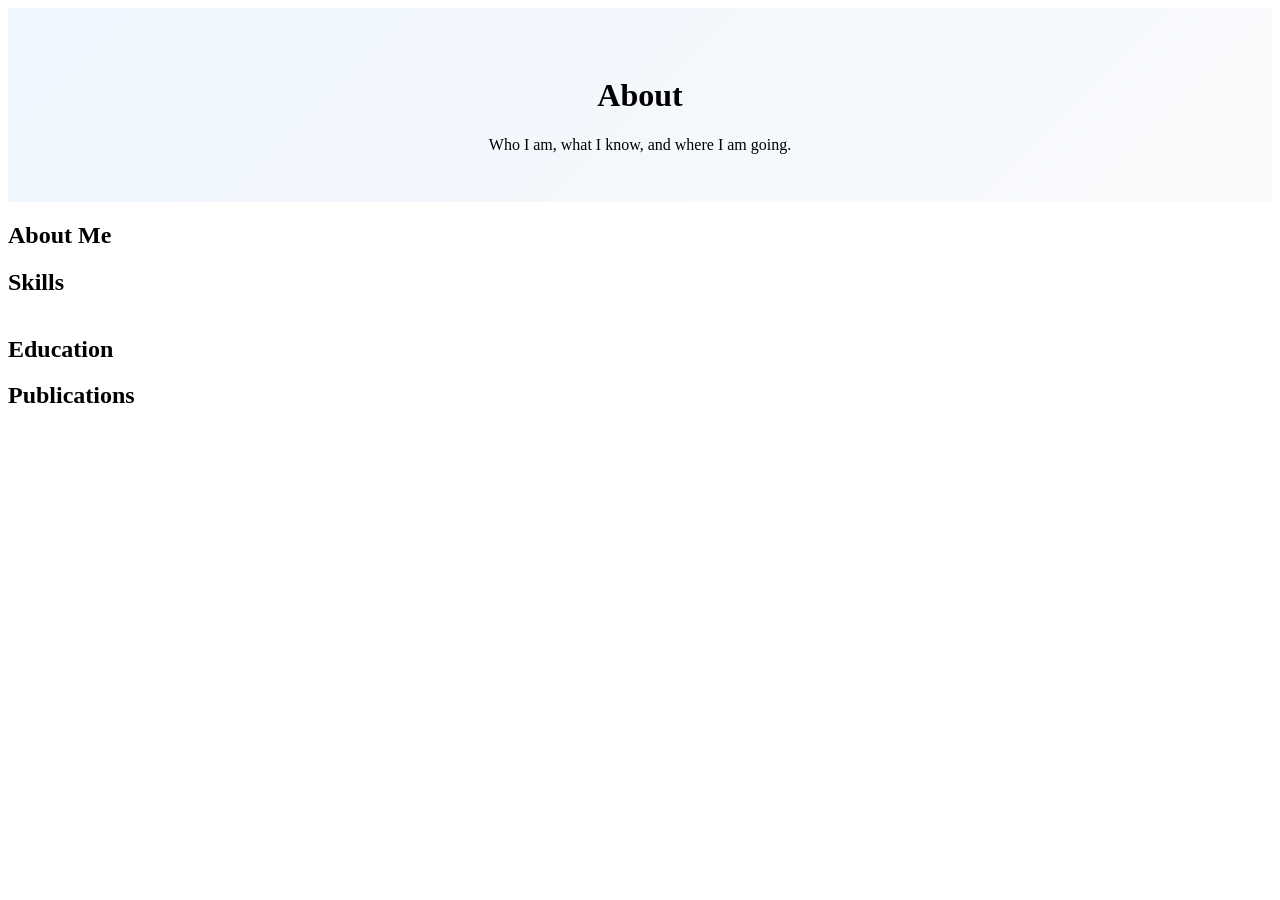
==== about.html @ 6ea2ff3b "Structure Changes of files" ====
<!DOCTYPE html>
<html lang="en">
<head>
  <meta charset="UTF-8">
  <meta name="viewport" content="width=device-width, initial-scale=1.0">
  <title>About | Nur e Muddassir Tanim</title>
  <meta name="description" content="About Nur e Muddassir Tanim: background, skills, education, publications and experience">
  <link rel="preconnect" href="https://fonts.googleapis.com">
  <link rel="preconnect" href="https://fonts.gstatic.com" crossorigin>
  <link href="https://fonts.googleapis.com/css2?family=Inter:wght@400;500;600&family=Merriweather:wght@700&display=swap" rel="stylesheet">
  <link rel="stylesheet" href="css/style.css">
</head>
<body>
  <div id="site-nav"></div>

  <div class="page-banner">
    <h1>About</h1>
    <p>Who I am, what I know, and where I am going.</p>
  </div>

  <main>
    <section id="about-me">
      <h2>About Me</h2>
      <p id="about-text"></p>
    </section>

    <section id="skills">
      <h2>Skills</h2>
      <ul id="skill-list" class="tags"></ul>
    </section>

    <section id="education">
      <h2>Education</h2>
      <ul id="education-list"></ul>
    </section>

    <section id="publications">
      <h2>Publications</h2>
      <ul id="publication-list"></ul>
    </section>
  </main>

  <div id="site-footer"></div>

  <script src="js/data.js"></script>
  <script src="js/layout.js"></script>
  <script src="js/about.js"></script>
</body>
</html>
---- css/style.css ----
/* ---------- Extra colors ---------- */
:root {
  --badge-bg: #dbeafe;
  --badge-text: #1e40af;
}

/* ---------- Menu: current page ---------- */
.nav-links a[aria-current="page"] {
  color: var(--accent);
  border-bottom: 2px solid var(--accent);
}

/* ---------- Home: hero ---------- */
.hero {
  display: flex;
  flex-wrap: wrap;
  align-items: center;
  gap: 2rem;
}

.hero h1 {
  font-size: clamp(2rem, 6vw, 3rem);
}

.hero-text {
  flex: 1 1 18rem;
}

#hero-photo {
  width: 10rem;
  height: 10rem;
  flex-shrink: 0;
  border-radius: 50%;
  border: 4px solid var(--border);
  overflow: hidden;
}

#hero-photo img {
  width: 100%;
  height: 100%;
  object-fit: cover;
  display: block;
}

#hero-photo.initials {
  display: flex;
  align-items: center;
  justify-content: center;
  background: var(--badge-bg);
  color: var(--badge-text);
  font-family: var(--font-heading);
  font-size: 3rem;
}

#focus {
  font-weight: 500;
}

/* ---------- Tags (interests, skills) ---------- */
.tags {
  list-style: none;
  padding: 0;
  margin: 0 0 1rem;
  display: flex;
  flex-wrap: wrap;
  gap: 0.5rem;
}

.tags li {
  background: var(--bg-soft);
  border: 1px solid var(--border);
  border-radius: 999px;
  padding: 0.25rem 0.9rem;
  font-size: 0.9rem;
}

/* ---------- Buttons ---------- */
.hero-buttons {
  display: flex;
  flex-wrap: wrap;
  gap: 0.75rem;
  margin-top: 1.5rem;
}

.button {
  display: inline-block;
  background: var(--accent);
  color: #ffffff;
  border: 2px solid var(--accent);
  border-radius: var(--radius);
  padding: 0.6rem 1.25rem;
  font-weight: 500;
  text-decoration: none;
}

.button:hover {
  background: var(--accent-dark);
  border-color: var(--accent-dark);
  color: #ffffff;
}

/* ---------- Inner page banner ---------- */
.page-banner {
  background: linear-gradient(135deg, #eff6ff, #f9fafb);
  border-bottom: 1px solid var(--border);
  text-align: center;
  padding: 3rem 1.25rem;
}

.page-banner h1 {
  font-size: 2rem;
}

.page-banner p {
  color: var(--text-muted);
  max-width: 60ch;
  margin: 0 auto;
}

.section-intro {
  color: var(--text-muted);
  margin-bottom: 1.5rem;
}

/* ---------- Home: Explore My Work cards ---------- */
.explore-grid {
  display: grid;
  grid-template-columns: repeat(auto-fit, minmax(200px, 1fr));
  gap: 1rem;
}

.explore-card {
  display: block;
  background: var(--bg-soft);
  border: 1px solid var(--border);
  border-radius: var(--radius);
  padding: 1.25rem;
  text-decoration: none;
  color: var(--text);
  transition: box-shadow 0.2s ease, border-color 0.2s ease;
}

.explore-card:hover {
  color: var(--text);
  border-color: var(--accent);
  box-shadow: 0 10px 20px rgba(0, 0, 0, 0.08);
}

.explore-card h3 {
  font-size: 1.1rem;
}

.explore-card p {
  color: var(--text-muted);
  font-size: 0.95rem;
}

.explore-card .arrow {
  color: var(--accent);
  font-weight: 500;
  font-size: 0.9rem;
}

/* ---------- Projects page: card grid ---------- */
.project-grid {
  display: grid;
  grid-template-columns: repeat(auto-fit, minmax(220px, 1fr));
  gap: 1.5rem;
}

.project-card {
  display: flex;
  flex-direction: column;
  background: var(--bg);
  border: 1px solid var(--border);
  border-radius: var(--radius);
  box-shadow: 0 1px 2px rgba(0, 0, 0, 0.05);
  overflow: hidden;
  transition: box-shadow 0.2s ease;
}

.project-card:hover {
  box-shadow: 0 10px 20px rgba(0, 0, 0, 0.12);
}

.project-cover {
  height: 9rem;
  background: linear-gradient(135deg, #dbeafe, #f3e8ff);
}

.project-cover img {
  width: 100%;
  height: 100%;
  object-fit: cover;
  display: block;
}

.project-body {
  display: flex;
  flex-direction: column;
  flex: 1;
  padding: 1.25rem;
}

.project-body h3 {
  font-size: 1.1rem;
}

.project-footer {
  margin-top: auto;
  padding-top: 0.75rem;
  display: flex;
  justify-content: space-between;
  align-items: center;
  gap: 0.5rem;
}

.badge {
  background: var(--badge-bg);
  color: var(--badge-text);
  border-radius: 999px;
  padding: 0.15rem 0.7rem;
  font-size: 0.8rem;
  font-weight: 500;
}

.learn-more {
  font-size: 0.9rem;
  font-weight: 500;
  text-decoration: none;
}

.learn-more:hover {
  text-decoration: underline;
}

/* ---------- About page: lists ---------- */
#publication-list,
#experience-list {
  list-style: none;
  padding: 0;
  margin: 0;
}

.meta {
  color: var(--text-muted);
  font-size: 0.875rem;
}

.empty {
  color: var(--text-muted);
}
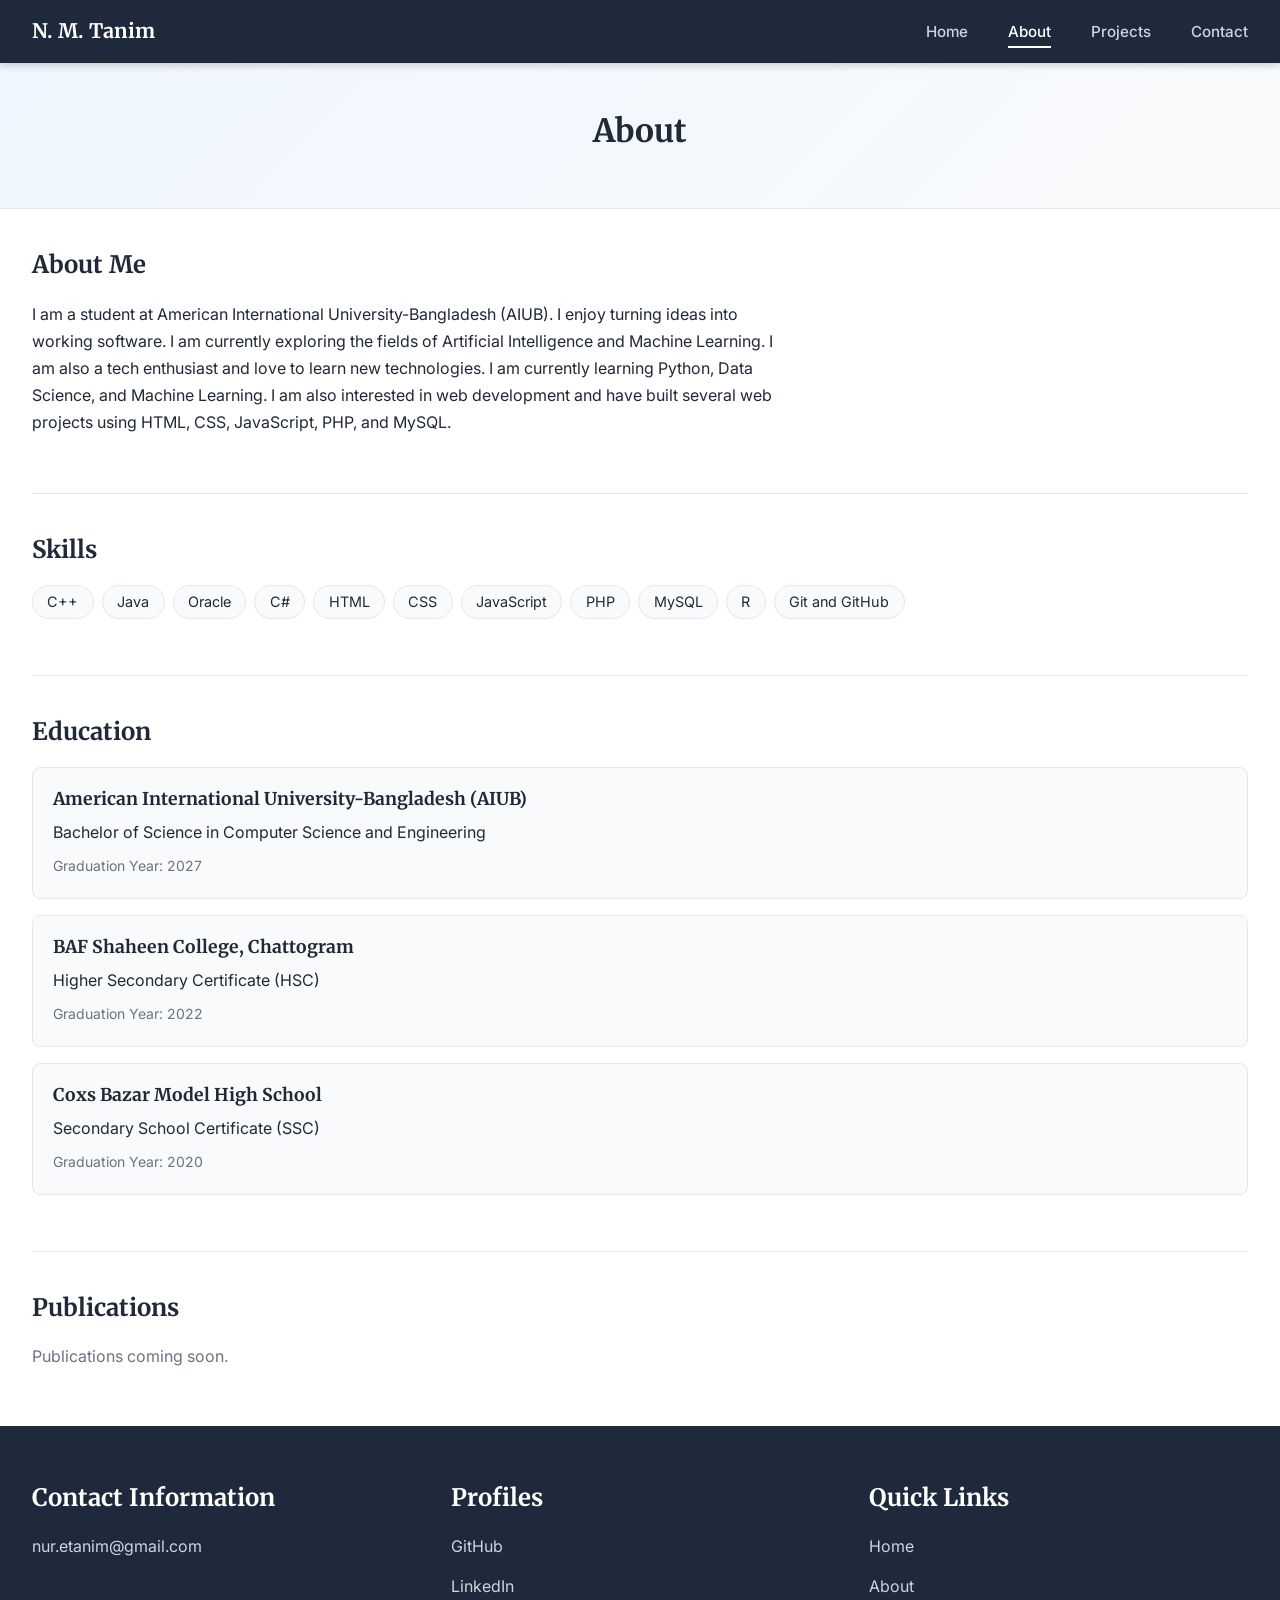
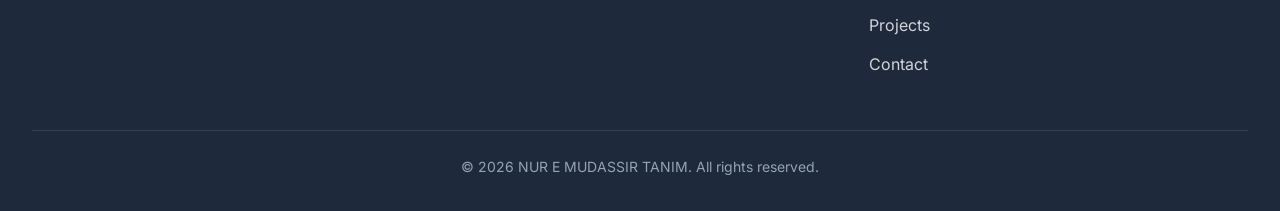
==== commit bea2fe07: "feat:about Details Changed" ====
--- a/about.html
+++ b/about.html
@@ -1,49 +1,54 @@
-<!DOCTYPE html>
+<!doctype html>
 <html lang="en">
-<head>
-  <meta charset="UTF-8">
-  <meta name="viewport" content="width=device-width, initial-scale=1.0">
-  <title>About | Nur e Muddassir Tanim</title>
-  <meta name="description" content="About Nur e Muddassir Tanim: background, skills, education, publications and experience">
-  <link rel="preconnect" href="https://fonts.googleapis.com">
-  <link rel="preconnect" href="https://fonts.gstatic.com" crossorigin>
-  <link href="https://fonts.googleapis.com/css2?family=Inter:wght@400;500;600&family=Merriweather:wght@700&display=swap" rel="stylesheet">
-  <link rel="stylesheet" href="css/style.css">
-</head>
-<body>
-  <div id="site-nav"></div>
+  <head>
+    <meta charset="UTF-8" />
+    <meta name="viewport" content="width=device-width, initial-scale=1.0" />
+    <title>About | Nur e Muddassir Tanim</title>
+    <meta
+      name="description"
+      content="About Nur e Muddassir Tanim: background, skills, education, publications and experience"
+    />
+    <link rel="preconnect" href="https://fonts.googleapis.com" />
+    <link rel="preconnect" href="https://fonts.gstatic.com" crossorigin />
+    <link
+      href="https://fonts.googleapis.com/css2?family=Inter:wght@400;500;600&family=Merriweather:wght@700&display=swap"
+      rel="stylesheet"
+    />
+    <link rel="stylesheet" href="css/style.css" />
+  </head>
+  <body>
+    <div id="site-nav"></div>
 
-  <div class="page-banner">
-    <h1>About</h1>
-    <p>Who I am, what I know, and where I am going.</p>
-  </div>
+    <div class="page-banner">
+      <h1>About</h1>
+    </div>
 
-  <main>
-    <section id="about-me">
-      <h2>About Me</h2>
-      <p id="about-text"></p>
-    </section>
+    <main>
+      <section id="about-me">
+        <h2>About Me</h2>
+        <p id="about-text"></p>
+      </section>
 
-    <section id="skills">
-      <h2>Skills</h2>
-      <ul id="skill-list" class="tags"></ul>
-    </section>
+      <section id="skills">
+        <h2>Skills</h2>
+        <ul id="skill-list" class="tags"></ul>
+      </section>
 
-    <section id="education">
-      <h2>Education</h2>
-      <ul id="education-list"></ul>
-    </section>
+      <section id="education">
+        <h2>Education</h2>
+        <ul id="education-list"></ul>
+      </section>
 
-    <section id="publications">
-      <h2>Publications</h2>
-      <ul id="publication-list"></ul>
-    </section>
-  </main>
+      <section id="publications">
+        <h2>Publications</h2>
+        <ul id="publication-list"></ul>
+      </section>
+    </main>
 
-  <div id="site-footer"></div>
+    <div id="site-footer"></div>
 
-  <script src="js/data.js"></script>
-  <script src="js/layout.js"></script>
-  <script src="js/about.js"></script>
-</body>
-</html>+    <script src="js/data.js"></script>
+    <script src="js/layout.js"></script>
+    <script src="js/about.js"></script>
+  </body>
+</html>
--- a/css/style.css
+++ b/css/style.css
@@ -1,38 +1,180 @@
-/* ---------- Extra colors ---------- */
+/* ============ 1. Design settings (change the look here) ============ */
 :root {
+  --bg: #ffffff;
+  --bg-soft: #f9fafb;
+  --text: #1f2937;
+  --text-muted: #6b7280;
+  --border: #e5e7eb;
+  --accent: #2563eb;
+  --accent-dark: #1d4ed8;
+  --navy: #1e293b;
   --badge-bg: #dbeafe;
   --badge-text: #1e40af;
-}
-
-/* ---------- Menu: current page ---------- */
+
+  --font-body: "Inter", system-ui, sans-serif;
+  --font-heading: "Merriweather", Georgia, serif;
+
+  --width: 1280px;
+  --gutter: clamp(1.25rem, 4vw, 2rem);
+  --radius: 8px;
+}
+
+/* ============ 2. Basics ============ */
+* {
+  box-sizing: border-box;
+}
+
+html {
+  scroll-behavior: smooth;
+}
+
+body {
+  margin: 0;
+  font-family: var(--font-body);
+  font-size: 1rem;
+  line-height: 1.7;
+  color: var(--text);
+  background: var(--bg);
+}
+
+h1, h2, h3 {
+  font-family: var(--font-heading);
+  line-height: 1.3;
+  margin: 0 0 0.5rem;
+}
+
+p {
+  margin: 0 0 1rem;
+}
+
+a {
+  color: var(--accent);
+}
+
+a:hover {
+  color: var(--accent-dark);
+}
+
+a:focus-visible {
+  outline: 3px solid var(--accent);
+  outline-offset: 2px;
+}
+
+.container {
+  max-width: var(--width);
+  margin: 0 auto;
+  padding: 0 var(--gutter);
+}
+
+.center {
+  text-align: center;
+}
+
+/* ============ 3. Navigation bar (dark) ============ */
+.site-nav {
+  position: sticky;
+  top: 0;
+  z-index: 10;
+  background: var(--navy);
+  box-shadow: 0 2px 8px rgba(0, 0, 0, 0.2);
+}
+
+.nav-inner {
+  max-width: var(--width);
+  margin: 0 auto;
+  padding: 0.9rem var(--gutter);
+  display: flex;
+  justify-content: space-between;
+  align-items: center;
+  flex-wrap: wrap;
+  gap: 0.5rem 1.5rem;
+}
+
+.brand {
+  font-family: var(--font-heading);
+  font-size: 1.25rem;
+  font-weight: 700;
+  color: #ffffff;
+  text-decoration: none;
+}
+
+.brand:hover {
+  color: #ffffff;
+}
+
+.nav-links {
+  list-style: none;
+  margin: 0;
+  padding: 0;
+  display: flex;
+  flex-wrap: wrap;
+  gap: 0.25rem 2.5rem;
+}
+
+.nav-links a {
+  color: #d1d5db;
+  text-decoration: none;
+  font-size: 0.95rem;
+  font-weight: 500;
+  padding: 0.35rem 0;
+  border-bottom: 2px solid transparent;
+}
+
+.nav-links a:hover {
+  color: #ffffff;
+}
+
 .nav-links a[aria-current="page"] {
-  color: var(--accent);
-  border-bottom: 2px solid var(--accent);
-}
-
-/* ---------- Home: hero ---------- */
+  color: #ffffff;
+  border-bottom-color: #ffffff;
+}
+
+.site-nav a:focus-visible {
+  outline-color: #ffffff;
+}
+
+/* ============ 4. Home: hero ============ */
 .hero {
-  display: flex;
-  flex-wrap: wrap;
+  background: linear-gradient(135deg, #f9fafb, #ffffff);
+  padding: 5rem 0;
+}
+
+.hero-grid {
+  display: grid;
+  grid-template-columns: 1.3fr 1fr;
   align-items: center;
-  gap: 2rem;
+  gap: 3rem;
 }
 
 .hero h1 {
-  font-size: clamp(2rem, 6vw, 3rem);
-}
-
-.hero-text {
-  flex: 1 1 18rem;
+  font-size: clamp(2.25rem, 5vw, 3.5rem);
+  line-height: 1.15;
+  margin-bottom: 1rem;
+}
+
+#title {
+  font-size: 1.5rem;
+  color: var(--text-muted);
+  margin-bottom: 1.25rem;
+}
+
+#role {
+  font-size: 1.05rem;
+  color: var(--text-muted);
+  max-width: 60ch;
+}
+
+#focus {
+  font-weight: 500;
 }
 
 #hero-photo {
-  width: 10rem;
-  height: 10rem;
-  flex-shrink: 0;
-  border-radius: 50%;
-  border: 4px solid var(--border);
+  justify-self: end;
+  width: min(100%, 24rem);
+  aspect-ratio: 1 / 1;
+  border-radius: 1rem;
   overflow: hidden;
+  box-shadow: 0 20px 40px rgba(0, 0, 0, 0.15);
 }
 
 #hero-photo img {
@@ -49,14 +191,9 @@
   background: var(--badge-bg);
   color: var(--badge-text);
   font-family: var(--font-heading);
-  font-size: 3rem;
-}
-
-#focus {
-  font-weight: 500;
-}
-
-/* ---------- Tags (interests, skills) ---------- */
+  font-size: 5rem;
+}
+
 .tags {
   list-style: none;
   padding: 0;
@@ -74,7 +211,6 @@
   font-size: 0.9rem;
 }
 
-/* ---------- Buttons ---------- */
 .hero-buttons {
   display: flex;
   flex-wrap: wrap;
@@ -88,7 +224,7 @@
   color: #ffffff;
   border: 2px solid var(--accent);
   border-radius: var(--radius);
-  padding: 0.6rem 1.25rem;
+  padding: 0.75rem 1.5rem;
   font-weight: 500;
   text-decoration: none;
 }
@@ -99,12 +235,172 @@
   color: #ffffff;
 }
 
-/* ---------- Inner page banner ---------- */
+/* Optional second button: add class "button button-light" */
+.button-light {
+  background: #f3f4f6;
+  border-color: #f3f4f6;
+  color: var(--text);
+}
+
+.button-light:hover {
+  background: #e5e7eb;
+  border-color: #e5e7eb;
+  color: var(--text);
+}
+
+/* ============ 5. Home: sections ============ */
+main.home {
+  max-width: none;
+  margin: 0;
+  padding: 0;
+}
+
+.band {
+  padding: 4.5rem 0;
+  border-bottom: none;
+}
+
+.band-soft {
+  background: var(--bg-soft);
+}
+
+.section-title {
+  text-align: center;
+  font-size: 2rem;
+  margin-bottom: 2.5rem;
+}
+
+.section-title::after {
+  content: "";
+  display: block;
+  width: 4rem;
+  height: 4px;
+  background: var(--accent);
+  border-radius: 2px;
+  margin: 1rem auto 0;
+}
+
+.about-text {
+  max-width: 60rem;
+  margin: 0 auto 2rem;
+  font-size: 1.1rem;
+}
+
+/* Stat cards */
+.stat-grid {
+  display: grid;
+  grid-template-columns: repeat(auto-fit, minmax(180px, 1fr));
+  gap: 1.5rem;
+  max-width: 60rem;
+  margin: 0 auto 2rem;
+}
+
+.stat-card {
+  border-radius: 0.75rem;
+  padding: 2rem 1rem;
+  text-align: center;
+}
+
+.stat-value {
+  display: block;
+  font-family: var(--font-heading);
+  font-size: 2rem;
+  font-weight: 700;
+  line-height: 1.2;
+  margin-bottom: 0.5rem;
+}
+
+.stat-label {
+  display: block;
+}
+
+.stat-0 { background: #eff6ff; }
+.stat-0 .stat-value { color: #2563eb; }
+.stat-1 { background: #f0fdf4; }
+.stat-1 .stat-value { color: #16a34a; }
+.stat-2 { background: #faf5ff; }
+.stat-2 .stat-value { color: #9333ea; }
+
+/* Explore My Work cards */
+.explore-grid {
+  display: grid;
+  grid-template-columns: repeat(auto-fit, minmax(220px, 1fr));
+  gap: 2rem;
+}
+
+.explore-card {
+  display: block;
+  background: #ffffff;
+  border-radius: 0.75rem;
+  padding: 2rem 1.5rem;
+  text-decoration: none;
+  color: var(--text);
+  box-shadow: 0 1px 4px rgba(0, 0, 0, 0.08);
+  transition: box-shadow 0.2s ease, transform 0.2s ease;
+}
+
+.explore-card:hover {
+  color: var(--text);
+  box-shadow: 0 12px 24px rgba(0, 0, 0, 0.12);
+  transform: translateY(-3px);
+}
+
+.explore-icon {
+  display: block;
+  margin-bottom: 1rem;
+}
+
+.explore-icon svg {
+  width: 2.5rem;
+  height: 2.5rem;
+}
+
+.icon-book { color: #2563eb; }
+.icon-flask { color: #16a34a; }
+.icon-briefcase { color: #9333ea; }
+.icon-mail { color: #dc2626; }
+
+.explore-card h3 {
+  font-size: 1.5rem;
+  margin-bottom: 0.75rem;
+}
+
+.explore-card p {
+  color: var(--text-muted);
+  margin: 0;
+}
+
+/* ============ 6. Inner pages (About, Projects, Contact) ============ */
+main {
+  max-width: var(--width);
+  margin: 0 auto;
+  padding: 0 var(--gutter);
+}
+
+main p {
+  max-width: 75ch;
+}
+
+section {
+  padding: 2.5rem 0;
+  border-bottom: 1px solid var(--border);
+  scroll-margin-top: 4.5rem;
+}
+
+main section:last-child {
+  border-bottom: none;
+}
+
+section h2 {
+  font-size: 1.5rem;
+  margin-bottom: 1.25rem;
+}
+
 .page-banner {
   background: linear-gradient(135deg, #eff6ff, #f9fafb);
   border-bottom: 1px solid var(--border);
   text-align: center;
-  padding: 3rem 1.25rem;
+  padding: 3rem var(--gutter);
 }
 
 .page-banner h1 {
@@ -122,49 +418,63 @@
   margin-bottom: 1.5rem;
 }
 
-/* ---------- Home: Explore My Work cards ---------- */
-.explore-grid {
-  display: grid;
-  grid-template-columns: repeat(auto-fit, minmax(200px, 1fr));
-  gap: 1rem;
-}
-
-.explore-card {
-  display: block;
+.card {
   background: var(--bg-soft);
   border: 1px solid var(--border);
   border-radius: var(--radius);
   padding: 1.25rem;
-  text-decoration: none;
-  color: var(--text);
-  transition: box-shadow 0.2s ease, border-color 0.2s ease;
-}
-
-.explore-card:hover {
-  color: var(--text);
-  border-color: var(--accent);
-  box-shadow: 0 10px 20px rgba(0, 0, 0, 0.08);
-}
-
-.explore-card h3 {
+  margin-bottom: 1rem;
+}
+
+.card h3 {
   font-size: 1.1rem;
 }
 
-.explore-card p {
-  color: var(--text-muted);
-  font-size: 0.95rem;
-}
-
-.explore-card .arrow {
-  color: var(--accent);
-  font-weight: 500;
-  font-size: 0.9rem;
-}
-
-/* ---------- Projects page: card grid ---------- */
+.card p {
+  margin-bottom: 0.5rem;
+}
+
+.tech {
+  color: var(--text-muted);
+  font-size: 0.875rem;
+}
+
+.meta {
+  color: var(--text-muted);
+  font-size: 0.875rem;
+}
+
+.empty {
+  color: var(--text-muted);
+}
+
+#education-list,
+#publication-list,
+#experience-list {
+  list-style: none;
+  padding: 0;
+  margin: 0;
+}
+
+#education-list .card p:last-child {
+  color: var(--text-muted);
+  font-size: 0.875rem;
+  margin-bottom: 0;
+}
+
+#contact-list {
+  list-style: none;
+  padding: 0;
+  margin: 0;
+  display: flex;
+  flex-wrap: wrap;
+  gap: 1.25rem;
+}
+
+/* Projects page: card grid */
 .project-grid {
   display: grid;
-  grid-template-columns: repeat(auto-fit, minmax(220px, 1fr));
+  grid-template-columns: repeat(auto-fit, minmax(240px, 1fr));
   gap: 1.5rem;
 }
 
@@ -234,19 +544,205 @@
   text-decoration: underline;
 }
 
-/* ---------- About page: lists ---------- */
-#publication-list,
-#experience-list {
+/* ============ 7. Footer (dark, three columns) ============ */
+.site-footer {
+  background: var(--navy);
+  color: #d1d5db;
+  padding: 3.5rem 0 2rem;
+}
+
+.footer-grid {
+  display: grid;
+  grid-template-columns: repeat(auto-fit, minmax(220px, 1fr));
+  gap: 2.5rem;
+}
+
+.footer-title {
+  color: #ffffff;
+  font-size: 1.5rem;
+  margin-bottom: 1.25rem;
+}
+
+.footer-list {
   list-style: none;
+  margin: 0;
   padding: 0;
-  margin: 0;
-}
-
-.meta {
-  color: var(--text-muted);
+}
+
+.footer-list li {
+  margin-bottom: 0.75rem;
+}
+
+.site-footer a {
+  color: #d1d5db;
+  text-decoration: none;
+}
+
+.site-footer a:hover {
+  color: #ffffff;
+  text-decoration: underline;
+}
+
+.site-footer a:focus-visible {
+  outline-color: #ffffff;
+}
+
+.footer-note {
+  border-top: 1px solid #334155;
+  margin: 2.5rem 0 0;
+  padding-top: 1.5rem;
+  text-align: center;
   font-size: 0.875rem;
-}
-
-.empty {
-  color: var(--text-muted);
-}
+  color: #94a3b8;
+}
+
+/* ============ 8. Small screens and reduced motion ============ */
+@media (max-width: 800px) {
+  .hero {
+    padding: 3rem 0;
+  }
+
+  .hero-grid {
+    grid-template-columns: 1fr;
+  }
+
+  #hero-photo {
+    justify-self: start;
+    width: min(100%, 18rem);
+  }
+
+  .band {
+    padding: 3rem 0;
+  }
+}
+
+@media (prefers-reduced-motion: reduce) {
+  html {
+    scroll-behavior: auto;
+  }
+
+  .explore-card,
+  .project-card {
+    transition: none;
+  }
+
+  .explore-card:hover {
+    transform: none;
+  }
+}
+/* ============ 9. Contact page ============ */
+body.page-soft {
+  background: var(--bg-soft);
+}
+
+.page-soft .page-banner {
+  background: none;
+  border-bottom: none;
+  padding: 4rem var(--gutter) 1rem;
+}
+
+.page-soft .page-banner h1 {
+  font-size: clamp(2rem, 5vw, 3rem);
+}
+
+.page-soft .page-banner p {
+  font-size: 1.15rem;
+}
+
+.contact-grid {
+  display: grid;
+  grid-template-columns: repeat(auto-fit, minmax(300px, 1fr));
+  gap: 2rem;
+  padding: 2.5rem 0 3rem;
+}
+
+.contact-card {
+  background: #ffffff;
+  border-radius: 0.75rem;
+  padding: 2rem;
+  box-shadow: 0 1px 4px rgba(0, 0, 0, 0.08);
+}
+
+.contact-card h2 {
+  font-size: 1.75rem;
+  margin-bottom: 1.5rem;
+}
+
+.contact-items {
+  list-style: none;
+  margin: 0;
+  padding: 0;
+}
+
+.contact-item {
+  display: grid;
+  grid-template-columns: 2rem 1fr;
+  column-gap: 1rem;
+  align-items: start;
+  margin-bottom: 1.75rem;
+}
+
+.contact-item:last-child {
+  margin-bottom: 0;
+}
+
+.contact-icon {
+  grid-column: 1;
+  grid-row: 1;
+  padding-top: 0.2rem;
+}
+
+.contact-icon svg {
+  display: block;
+  width: 1.75rem;
+  height: 1.75rem;
+}
+
+.contact-item h3,
+.contact-value,
+.contact-note {
+  grid-column: 2;
+}
+
+.contact-item h3 {
+  font-size: 1.35rem;
+  color: var(--text);
+  margin-bottom: 0.5rem;
+}
+
+.contact-value {
+  margin: 0 0 0.25rem;
+  color: inherit;
+}
+
+.contact-value a {
+  color: inherit;
+}
+
+.contact-value a:hover {
+  color: inherit;
+  text-decoration: underline;
+}
+
+.contact-note {
+  color: var(--text-muted);
+  font-size: 0.9rem;
+  margin: 0;
+}
+
+/* Icon and link colors (dark enough to read easily) */
+.ci-mail { color: #2563eb; }
+.ci-pin { color: #15803d; }
+.ci-github { color: #111827; }
+.ci-linkedin { color: #0a66c2; }
+
+/* "Let's Connect" section */
+.connect {
+  text-align: center;
+}
+
+.connect p {
+  max-width: 45rem;
+  margin: 0 auto 2rem;
+  font-size: 1.1rem;
+}
